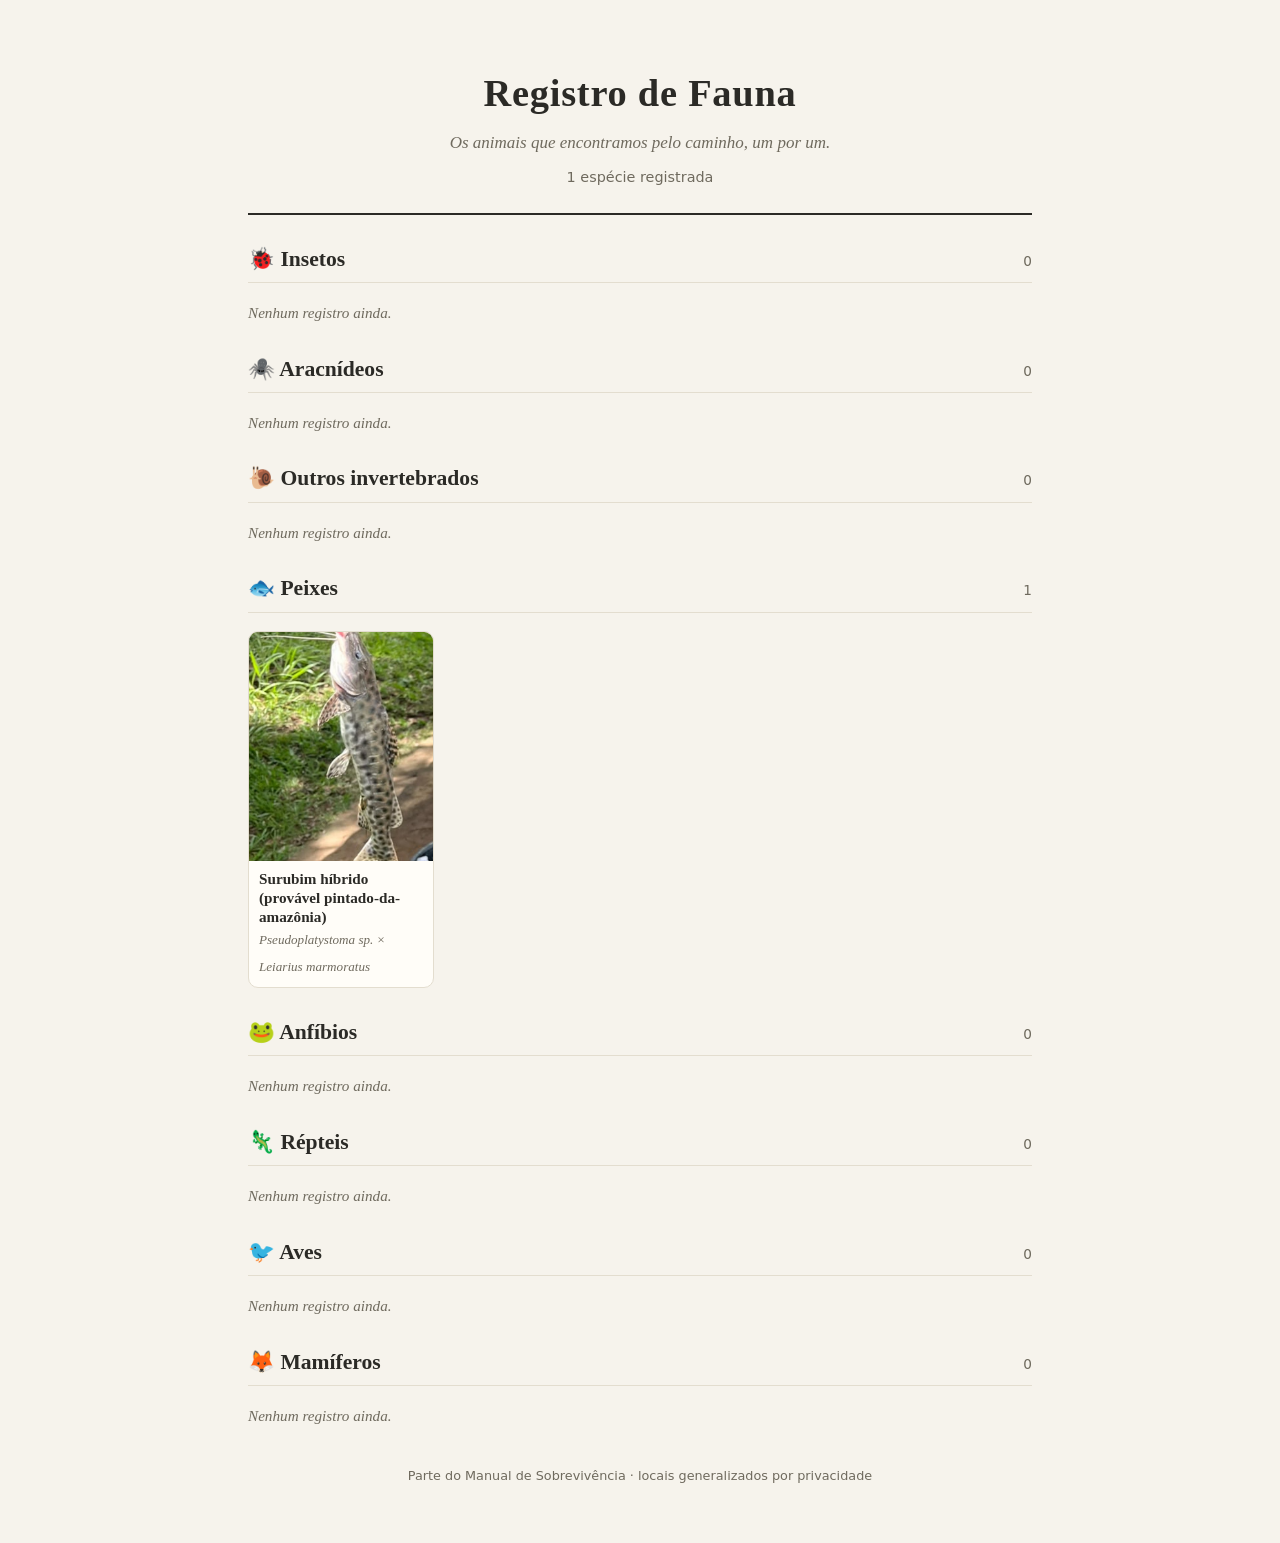
==== index.html @ dcdebdde "Cria o livro e adiciona surubim híbrido (peixes) Co-Authored-By: Claude Opus 5.5 <noreply@anthropic." ====
<!DOCTYPE html>
<html lang="pt-BR">
<head>
<meta charset="utf-8">
<meta name="viewport" content="width=device-width,initial-scale=1">
<title>Registro de Fauna</title>
<link rel="stylesheet" href="assets/style.css">
</head>
<body>
<div class="wrap">
  <header class="capa">
    <h1>Registro de Fauna</h1>
    <p>Os animais que encontramos pelo caminho, um por um.</p>
    <div class="stats" id="stats"></div>
  </header>
  <main id="sumario"></main>
  <footer>Parte do Manual de Sobrevivência · locais generalizados por privacidade</footer>
</div>
<script>
fetch('dados/catalogo.json').then(r=>r.json()).then(cat=>{
  const el=document.getElementById('sumario');
  const total=cat.especies.length;
  document.getElementById('stats').textContent=total+(total===1?' espécie registrada':' espécies registradas');
  for(const g of cat.grupos){
    const lista=cat.especies.filter(e=>e.grupo===g.id);
    const s=document.createElement('section');s.className='grupo';
    s.innerHTML=`<h2>${g.icone} ${g.nome}<small>${lista.length}</small></h2>`;
    if(!lista.length){s.innerHTML+='<p class="vazio">Nenhum registro ainda.</p>';}
    else{
      const grade=document.createElement('div');grade.className='grade';
      for(const e of lista){
        const a=document.createElement('a');a.className='cartao';a.href='especie.html?id='+encodeURIComponent(e.id);
        a.innerHTML=`<img src="${e.miniatura}" alt="" loading="lazy"><div><b></b><i></i></div>`;
        a.querySelector('b').textContent=e.nome_popular;a.querySelector('i').textContent=e.nome_cientifico;
        grade.appendChild(a);
      }
      s.appendChild(grade);
    }
    el.appendChild(s);
  }
});
</script>
</body>
</html>
---- assets/style.css ----
:root{--bg:#f6f3ec;--card:#fffdf8;--ink:#2b2a26;--muted:#6f6a5e;--accent:#3f6b4a;--line:#e3ddcf;--warn:#a5532a}
*{box-sizing:border-box}
body{margin:0;background:var(--bg);color:var(--ink);font:17px/1.55 Georgia,"Times New Roman",serif}
a{color:var(--accent)}
.wrap{max-width:820px;margin:0 auto;padding:24px 18px 60px}
header.capa{text-align:center;padding:40px 0 24px;border-bottom:2px solid var(--ink);margin-bottom:28px}
header.capa h1{font-size:2.4rem;margin:0;letter-spacing:.02em}
header.capa p{color:var(--muted);margin:.4rem 0 0;font-style:italic}
.stats{font-family:system-ui,sans-serif;font-size:.9rem;color:var(--muted);margin-top:10px}
section.grupo{margin:28px 0}
section.grupo h2{font-size:1.35rem;border-bottom:1px solid var(--line);padding-bottom:6px;display:flex;justify-content:space-between;align-items:baseline}
section.grupo h2 small{font:400 .85rem system-ui,sans-serif;color:var(--muted)}
.vazio{color:var(--muted);font-style:italic;font-size:.95rem}
.grade{display:grid;grid-template-columns:repeat(auto-fill,minmax(170px,1fr));gap:14px}
.cartao{background:var(--card);border:1px solid var(--line);border-radius:10px;overflow:hidden;text-decoration:none;color:inherit;transition:transform .15s}
.cartao:hover{transform:translateY(-2px)}
.cartao img{width:100%;aspect-ratio:4/5;object-fit:cover;display:block}
.cartao div{padding:8px 10px}
.cartao b{display:block;font-size:.95rem;line-height:1.25}
.cartao i{font-size:.82rem;color:var(--muted)}
.voltar{font-family:system-ui,sans-serif;font-size:.9rem}
.ficha h1{margin:.3rem 0 0;font-size:1.9rem;line-height:1.2}
.ficha .cient{font-style:italic;color:var(--muted);margin:.2rem 0 1rem}
.selo{display:inline-block;font:600 .75rem system-ui,sans-serif;text-transform:uppercase;letter-spacing:.05em;padding:3px 8px;border-radius:20px;background:#e6efe7;color:var(--accent)}
.selo.provavel{background:#f6e6dc;color:var(--warn)}
.foto{width:100%;max-height:640px;object-fit:contain;background:#ebe6da;border-radius:10px;margin:12px 0}
.bloco{background:var(--card);border:1px solid var(--line);border-radius:10px;padding:14px 18px;margin:14px 0}
.bloco h3{margin:0 0 6px;font:700 .8rem system-ui,sans-serif;text-transform:uppercase;letter-spacing:.08em;color:var(--accent)}
.bloco ul{margin:0;padding-left:1.2em}
.bloco.alerta{border-left:4px solid var(--warn)}
.bloco.alerta h3{color:var(--warn)}
.meta{font-family:system-ui,sans-serif;font-size:.88rem;color:var(--muted)}
audio{width:100%;margin-top:6px}
.fontes{font-size:.85rem}
footer{margin-top:40px;text-align:center;font:.8rem system-ui,sans-serif;color:var(--muted)}
@media print{body{background:#fff}.voltar,audio{display:none}.bloco,.cartao{break-inside:avoid}}
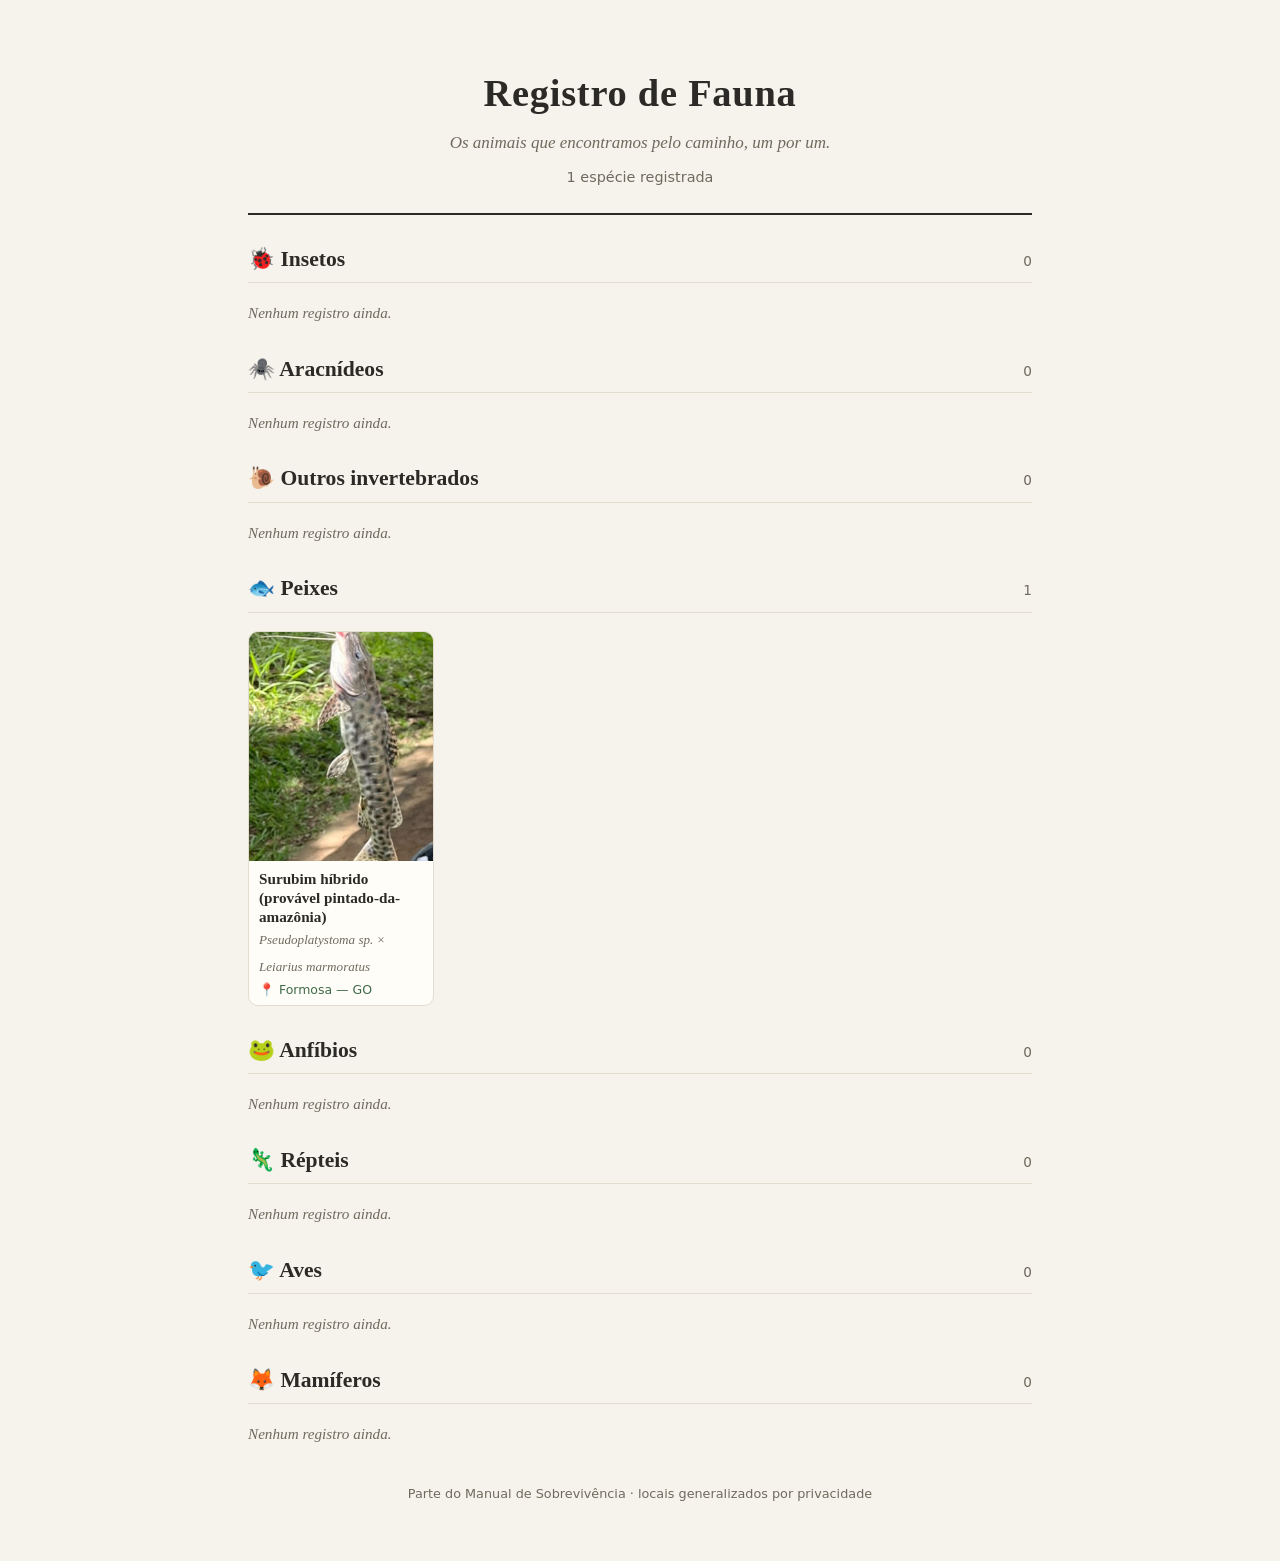
==== commit 3d12fd0b: "Adiciona cidade ao registro do surubim híbrido (peixes) Co-Authored-By: Claude Opus 5.5 <noreply@ant" ====
--- a/index.html
+++ b/index.html
@@ -30,8 +30,8 @@
       const grade=document.createElement('div');grade.className='grade';
       for(const e of lista){
         const a=document.createElement('a');a.className='cartao';a.href='especie.html?id='+encodeURIComponent(e.id);
-        a.innerHTML=`<img src="${e.miniatura}" alt="" loading="lazy"><div><b></b><i></i></div>`;
-        a.querySelector('b').textContent=e.nome_popular;a.querySelector('i').textContent=e.nome_cientifico;
+        a.innerHTML=`<img src="${e.miniatura}" alt="" loading="lazy"><div><b></b><i></i><small class="local"></small></div>`;
+        a.querySelector('b').textContent=e.nome_popular;a.querySelector('i').textContent=e.nome_cientifico;a.querySelector('.local').textContent=(e.locais||[]).length?'📍 '+e.locais.join(', '):'';
         grade.appendChild(a);
       }
       s.appendChild(grade);
--- a/assets/style.css
+++ b/assets/style.css
@@ -34,3 +34,4 @@
 .fontes{font-size:.85rem}
 footer{margin-top:40px;text-align:center;font:.8rem system-ui,sans-serif;color:var(--muted)}
 @media print{body{background:#fff}.voltar,audio{display:none}.bloco,.cartao{break-inside:avoid}}
+.cartao .local{display:block;font:.78rem system-ui,sans-serif;color:var(--accent);margin-top:3px}
